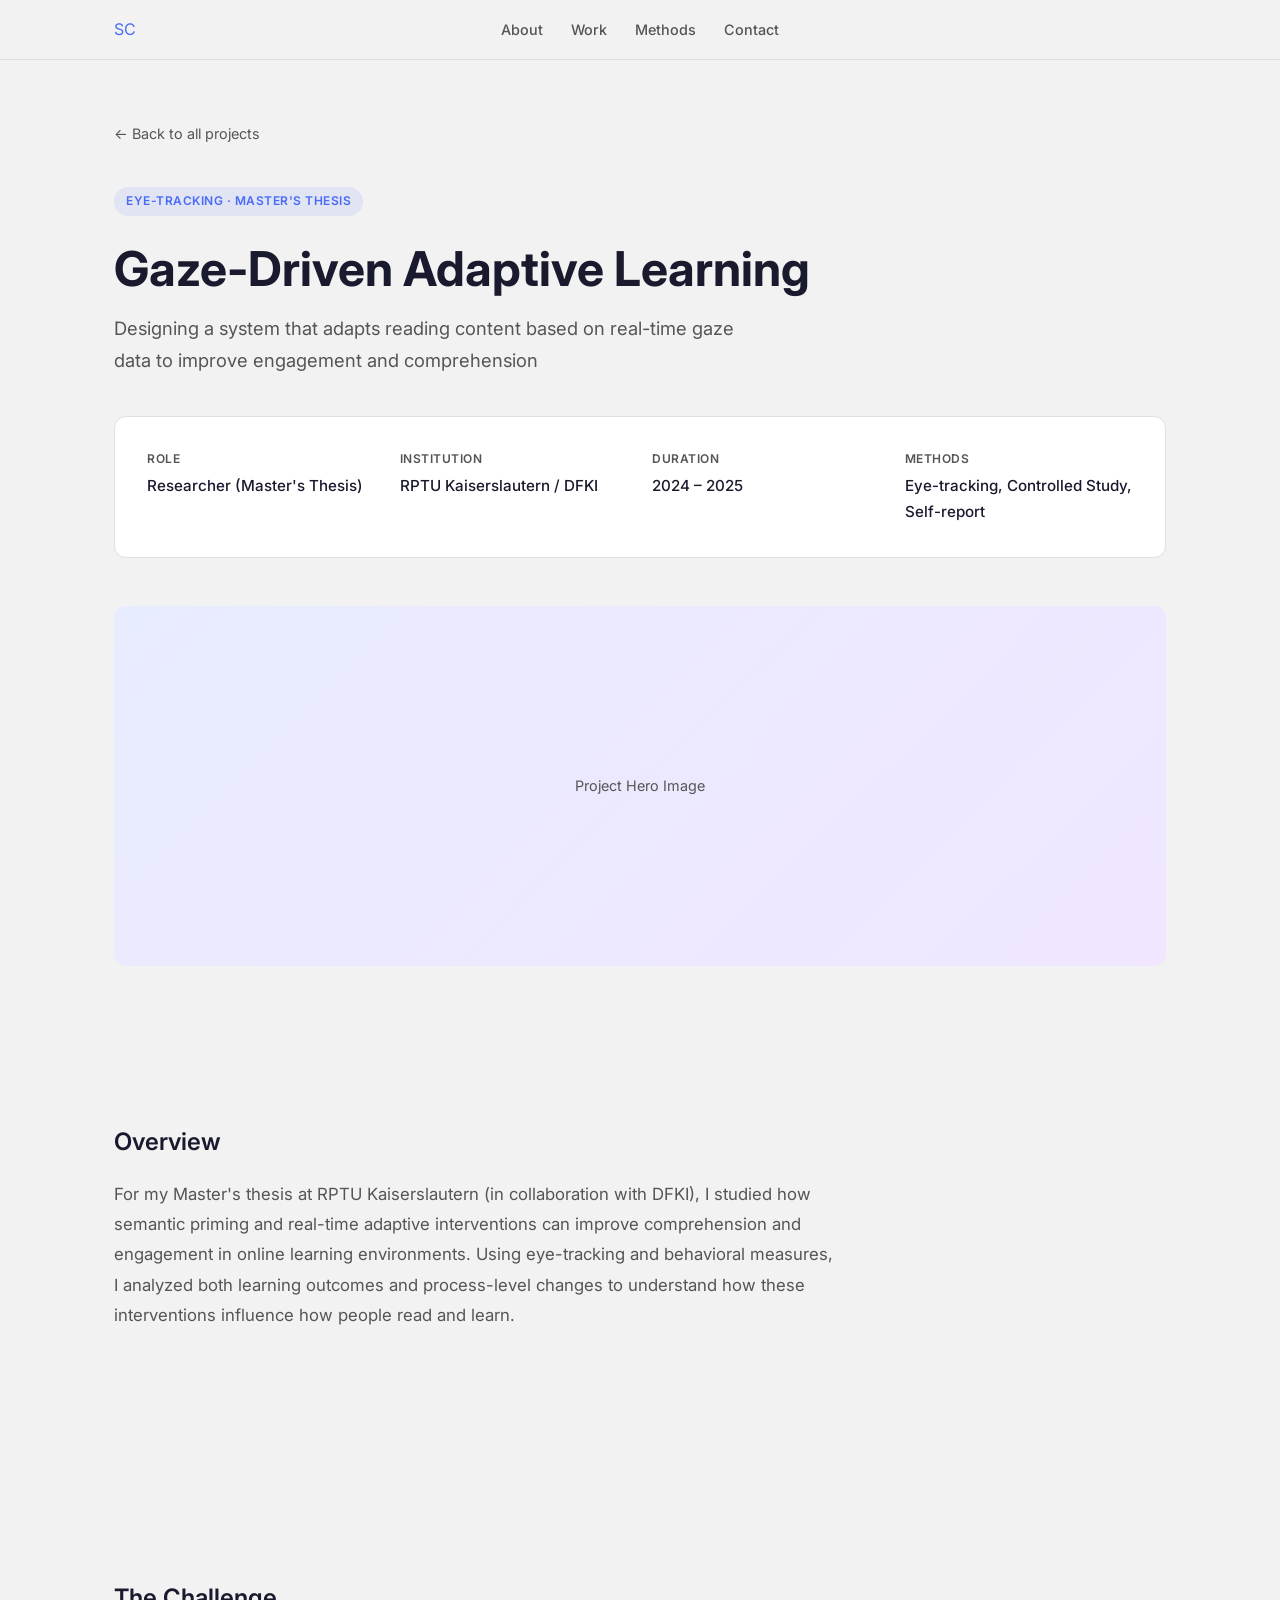
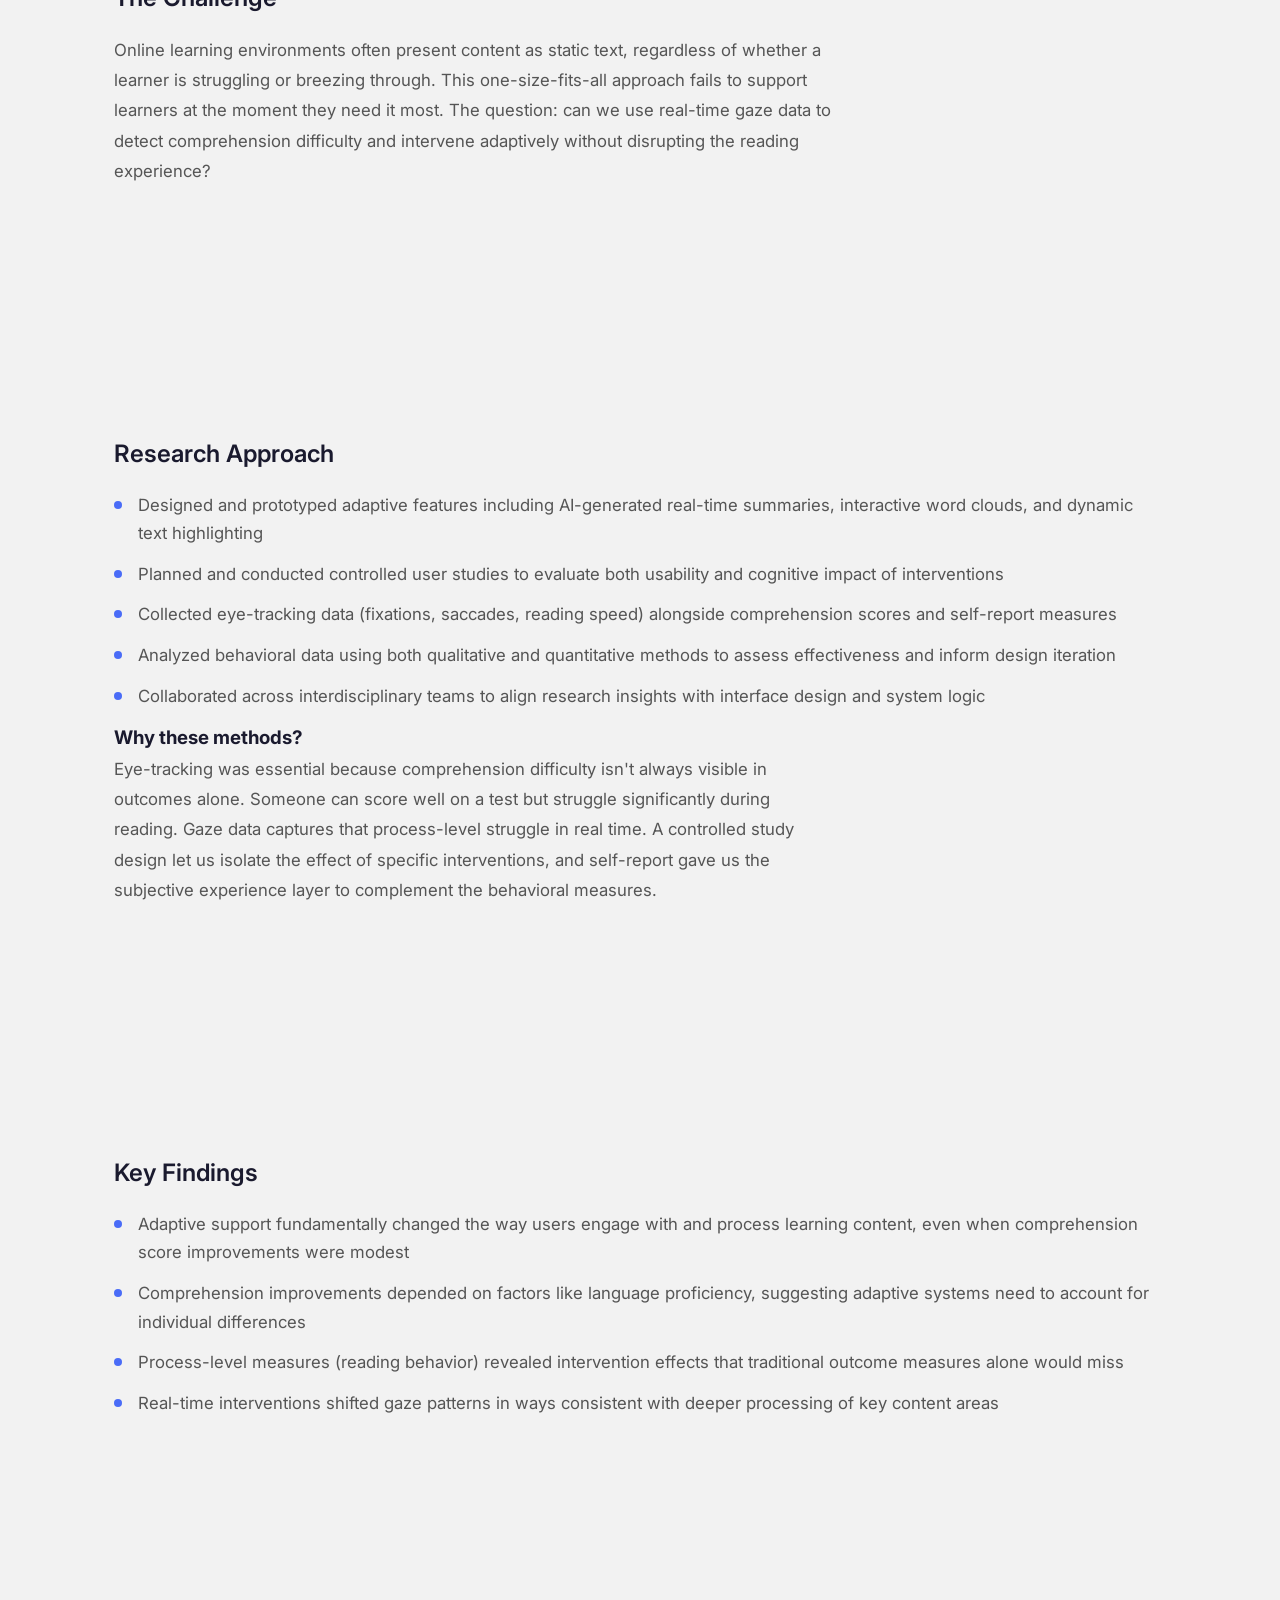
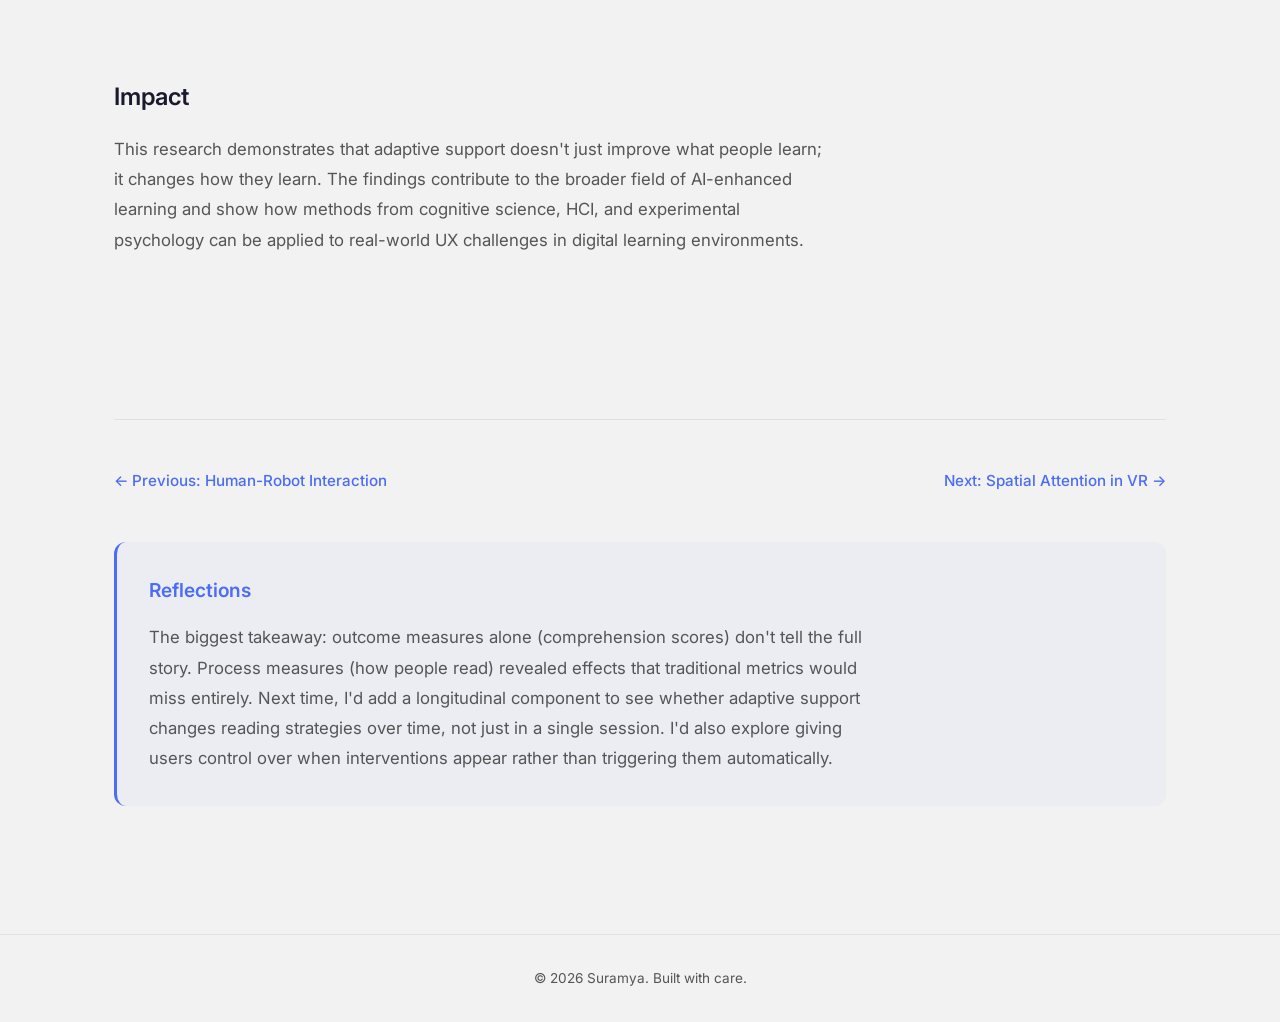
==== case-studies/adaptive-learning.html @ b74958ab "Add portfolio features: process section, testimonials, thoughts, carousel, dark mode, connected dots" ====
<!DOCTYPE html>
<html lang="en">
<head>
  <meta charset="UTF-8">
  <meta name="viewport" content="width=device-width, initial-scale=1.0">
  <title>Gaze-Driven Adaptive Learning | Suramya Chandra</title>
  <link rel="stylesheet" href="../css/styles.css">
  <link rel="stylesheet" href="../css/case-study.css">
  <link rel="preconnect" href="https://fonts.googleapis.com">
  <link rel="preconnect" href="https://fonts.gstatic.com" crossorigin>
  <link href="https://fonts.googleapis.com/css2?family=Inter:wght@300;400;500;600;700&display=swap" rel="stylesheet">
</head>
<body>
  <nav class="nav" aria-label="Main navigation">
    <div class="nav-container">
      <a href="../index.html" class="nav-logo">SC</a>
      <ul class="nav-links">
        <li><a href="../index.html#about">About</a></li>
        <li><a href="../index.html#work">Work</a></li>
        <li><a href="../index.html#methods">Methods</a></li>
        <li><a href="../index.html#contact">Contact</a></li>
      </ul>
    </div>
  </nav>

  <article class="case-study">
    <div class="container">
      <a href="../index.html#work" class="back-link">← Back to all projects</a>

      <header class="case-study-header">
        <span class="case-card-tag">Eye-Tracking · Master's Thesis</span>
        <h1>Gaze-Driven Adaptive Learning</h1>
        <p class="case-study-subtitle">Designing a system that adapts reading content based on real-time gaze data to improve engagement and comprehension</p>
      </header>

      <div class="case-study-meta">
        <div class="meta-item">
          <span class="meta-label">Role</span>
          <span class="meta-value">Researcher (Master's Thesis)</span>
        </div>
        <div class="meta-item">
          <span class="meta-label">Institution</span>
          <span class="meta-value">RPTU Kaiserslautern / DFKI</span>
        </div>
        <div class="meta-item">
          <span class="meta-label">Duration</span>
          <span class="meta-value">2024 – 2025</span>
        </div>
        <div class="meta-item">
          <span class="meta-label">Methods</span>
          <span class="meta-value">Eye-tracking, Controlled Study, Self-report</span>
        </div>
      </div>

      <div class="case-study-image-placeholder">
        <span>Project Hero Image</span>
      </div>

      <section class="case-study-section">
        <h2>Overview</h2>
        <p>For my Master's thesis at RPTU Kaiserslautern (in collaboration with DFKI), I studied how semantic priming and real-time adaptive interventions can improve comprehension and engagement in online learning environments. Using eye-tracking and behavioral measures, I analyzed both learning outcomes and process-level changes to understand how these interventions influence how people read and learn.</p>
      </section>

      <section class="case-study-section">
        <h2>The Challenge</h2>
        <p>Online learning environments often present content as static text, regardless of whether a learner is struggling or breezing through. This one-size-fits-all approach fails to support learners at the moment they need it most. The question: can we use real-time gaze data to detect comprehension difficulty and intervene adaptively without disrupting the reading experience?</p>
      </section>

      <section class="case-study-section">
        <h2>Research Approach</h2>
        <ul>
          <li>Designed and prototyped adaptive features including AI-generated real-time summaries, interactive word clouds, and dynamic text highlighting</li>
          <li>Planned and conducted controlled user studies to evaluate both usability and cognitive impact of interventions</li>
          <li>Collected eye-tracking data (fixations, saccades, reading speed) alongside comprehension scores and self-report measures</li>
          <li>Analyzed behavioral data using both qualitative and quantitative methods to assess effectiveness and inform design iteration</li>
          <li>Collaborated across interdisciplinary teams to align research insights with interface design and system logic</li>
        </ul>
        <h3>Why these methods?</h3>
        <p>Eye-tracking was essential because comprehension difficulty isn't always visible in outcomes alone. Someone can score well on a test but struggle significantly during reading. Gaze data captures that process-level struggle in real time. A controlled study design let us isolate the effect of specific interventions, and self-report gave us the subjective experience layer to complement the behavioral measures.</p>
      </section>

      <section class="case-study-section">
        <h2>Key Findings</h2>
        <ul>
          <li>Adaptive support fundamentally changed the way users engage with and process learning content, even when comprehension score improvements were modest</li>
          <li>Comprehension improvements depended on factors like language proficiency, suggesting adaptive systems need to account for individual differences</li>
          <li>Process-level measures (reading behavior) revealed intervention effects that traditional outcome measures alone would miss</li>
          <li>Real-time interventions shifted gaze patterns in ways consistent with deeper processing of key content areas</li>
        </ul>
      </section>

      <section class="case-study-section">
        <h2>Impact</h2>
        <p>This research demonstrates that adaptive support doesn't just improve what people learn; it changes how they learn. The findings contribute to the broader field of AI-enhanced learning and show how methods from cognitive science, HCI, and experimental psychology can be applied to real-world UX challenges in digital learning environments.</p>
      </section>

      <nav class="case-study-nav">
        <a href="human-robot-interaction.html" class="prev-study">← Previous: Human-Robot Interaction</a>
        <a href="spatial-attention-vr.html" class="next-study">Next: Spatial Attention in VR →</a>
      </nav>

      <section class="case-study-section reflections">
        <h2>Reflections</h2>
        <p>The biggest takeaway: outcome measures alone (comprehension scores) don't tell the full story. Process measures (how people read) revealed effects that traditional metrics would miss entirely. Next time, I'd add a longitudinal component to see whether adaptive support changes reading strategies over time, not just in a single session. I'd also explore giving users control over when interventions appear rather than triggering them automatically.</p>
      </section>
    </div>
  </article>

  <footer class="footer">
    <div class="container">
      <p>&copy; 2026 Suramya. Built with care.</p>
    </div>
  </footer>
</body>
</html>
---- css/styles.css ----
/* ===== Reset & Base ===== */
*,
*::before,
*::after {
  margin: 0;
  padding: 0;
  box-sizing: border-box;
}

:root {
  --color-bg: #f2f2f2;
  --color-surface: #ffffff;
  --color-text: #1a1a2e;
  --color-text-muted: #555;
  --color-accent: #4a6cf7;
  --color-accent-hover: #3b5ce4;
  --color-border: #e0e0e0;
  --font-body: 'Inter', -apple-system, BlinkMacSystemFont, sans-serif;
  --max-width: 1100px;
  --radius: 12px;
  --shadow-sm: 0 2px 8px rgba(0, 0, 0, 0.04);
  --shadow-md: 0 4px 20px rgba(0, 0, 0, 0.08);
  --shadow-lg: 0 8px 40px rgba(0, 0, 0, 0.12);
  --transition: 0.3s ease;
}

/* ===== Dark Mode ===== */
[data-theme="dark"] {
  --color-bg: #0f0f1a;
  --color-surface: #1a1a2e;
  --color-text: #e8e8f0;
  --color-text-muted: #a0a0b8;
  --color-accent: #6c8cff;
  --color-accent-hover: #8da6ff;
  --color-border: #2a2a40;
  --shadow-sm: 0 2px 8px rgba(0, 0, 0, 0.2);
  --shadow-md: 0 4px 20px rgba(0, 0, 0, 0.3);
  --shadow-lg: 0 8px 40px rgba(0, 0, 0, 0.4);
}

[data-theme="dark"] .nav {
  background: rgba(15, 15, 26, 0.92);
}

[data-theme="dark"] body {
  /* bg handled by canvas */
}

[data-theme="dark"] .nav-toggle span {
  background: var(--color-text);
}

[data-theme="dark"] .hero::before {
  background: transparent;
}

[data-theme="dark"] .case-card {
  background: var(--color-surface);
}

[data-theme="dark"] .method-card {
  background: var(--color-bg);
}

[data-theme="dark"] .contact-item {
  background: var(--color-surface);
}

[data-theme="dark"] .theme-toggle {
  background: var(--color-surface);
  border-color: var(--color-border);
}

html {
  scroll-behavior: smooth;
}

body {
  font-family: var(--font-body);
  background-color: var(--color-bg);
  color: var(--color-text);
  line-height: 1.7;
  font-size: 16px;
  transition: background-color 0.4s ease, color 0.4s ease;
}

.container {
  max-width: var(--max-width);
  margin: 0 auto;
  padding: 0 24px;
}

a {
  color: var(--color-accent);
  text-decoration: none;
  transition: color var(--transition);
}

a:hover {
  color: var(--color-accent-hover);
}

/* ===== Connecting Dots Canvas ===== */
#dots-canvas {
  position: absolute;
  top: 0;
  left: 0;
  width: 100%;
  z-index: 0;
  pointer-events: none;
}

/* Ensure all content sits above canvas */
.nav {
  z-index: 1000;
}

section, .footer {
  position: relative;
  z-index: 1;
}

/* ===== Back to Top Button ===== */
.back-to-top {
  position: fixed;
  bottom: 24px;
  left: 24px;
  z-index: 1001;
  width: 48px;
  height: 48px;
  border-radius: 50%;
  border: 1px solid var(--color-border);
  background: var(--color-surface);
  cursor: pointer;
  display: flex;
  align-items: center;
  justify-content: center;
  font-size: 1.3rem;
  color: var(--color-text);
  box-shadow: var(--shadow-md);
  transition: all var(--transition);
  opacity: 0;
  pointer-events: none;
}

.back-to-top.visible {
  opacity: 1;
  pointer-events: auto;
}

.back-to-top:hover {
  transform: scale(1.1);
  box-shadow: var(--shadow-lg);
  background: var(--color-accent);
  color: #fff;
  border-color: var(--color-accent);
}

[data-theme="dark"] .back-to-top {
  background: var(--color-surface);
  border-color: var(--color-border);
}

/* ===== Theme Toggle ===== */
.theme-toggle {
  position: fixed;
  bottom: 24px;
  right: 24px;
  z-index: 1001;
  width: 48px;
  height: 48px;
  border-radius: 50%;
  border: 1px solid var(--color-border);
  background: var(--color-surface);
  cursor: pointer;
  display: flex;
  align-items: center;
  justify-content: center;
  font-size: 1.3rem;
  box-shadow: var(--shadow-md);
  transition: all var(--transition);
}

.theme-toggle:hover {
  transform: scale(1.1);
  box-shadow: var(--shadow-lg);
}

/* ===== Navigation ===== */
.nav {
  position: fixed;
  top: 0;
  left: 0;
  right: 0;
  z-index: 1000;
  background: rgba(242, 242, 242, 0.92);
  backdrop-filter: blur(10px);
  border-bottom: 1px solid var(--color-border);
  transition: background-color 0.4s ease;
}

.nav-container {
  max-width: var(--max-width);
  margin: 0 auto;
  padding: 16px 24px;
  display: grid;
  grid-template-columns: 1fr auto 1fr;
  align-items: center;
}

.nav-name {
  font-weight: 600;
  font-size: 1.1rem;
  color: var(--color-text);
  text-align: center;
  letter-spacing: -0.02em;
}

.nav-name:hover {
  color: var(--color-accent);
}

.nav-links {
  list-style: none;
  display: flex;
  gap: 28px;
  justify-self: start;
}

.nav-links a {
  color: var(--color-text-muted);
  font-size: 0.9rem;
  font-weight: 500;
  transition: color var(--transition);
}

.nav-links a:hover,
.nav-links a.active {
  color: var(--color-accent);
}

/* Nav Dropdown */
.nav-dropdown {
  position: relative;
}

.nav-arrow {
  font-size: 0.6rem;
  margin-left: 4px;
  transition: transform var(--transition);
}

.nav-dropdown:hover .nav-arrow {
  transform: rotate(180deg);
}

.dropdown-menu {
  position: absolute;
  top: 100%;
  left: 0;
  margin-top: 12px;
  list-style: none;
  background: var(--color-surface);
  border: 1px solid var(--color-border);
  border-radius: 8px;
  padding: 8px 0;
  min-width: 140px;
  box-shadow: var(--shadow-md);
  opacity: 0;
  visibility: hidden;
  transform: translateY(-4px);
  transition: all 0.2s ease;
}

.nav-dropdown:hover .dropdown-menu {
  opacity: 1;
  visibility: visible;
  transform: translateY(0);
}

.dropdown-menu li a {
  display: block;
  padding: 8px 16px;
  font-size: 0.85rem;
  color: var(--color-text-muted);
}

.dropdown-menu li a:hover {
  background: rgba(74, 108, 247, 0.06);
  color: var(--color-accent);
}

.nav-socials {
  display: flex;
  gap: 16px;
  justify-self: end;
  align-items: center;
}

.nav-socials a {
  color: var(--color-text-muted);
  font-size: 1rem;
  transition: color var(--transition);
  position: relative;
  display: flex;
  align-items: center;
}

.nav-substack svg {
  width: 16px;
  height: 16px;
  fill: currentColor;
}

.nav-socials a:hover {
  color: var(--color-accent);
}

.nav-socials a[data-tooltip]::after {
  content: attr(data-tooltip);
  position: absolute;
  top: 100%;
  left: 50%;
  transform: translateX(-50%) translateY(4px);
  background: var(--color-text);
  color: var(--color-bg);
  font-size: 0.7rem;
  font-weight: 500;
  padding: 4px 10px;
  border-radius: 4px;
  white-space: nowrap;
  opacity: 0;
  pointer-events: none;
  transition: opacity 0.2s ease, transform 0.2s ease;
}

.nav-socials a[data-tooltip]:hover::after {
  opacity: 1;
  transform: translateX(-50%) translateY(8px);
}

.nav-toggle {
  display: none;
  flex-direction: column;
  gap: 5px;
  background: none;
  border: none;
  cursor: pointer;
  padding: 4px;
}

.nav-toggle span {
  display: block;
  width: 24px;
  height: 2px;
  background: var(--color-text);
  border-radius: 2px;
  transition: var(--transition);
}

/* ===== Hero ===== */
.hero {
  min-height: 100vh;
  display: flex;
  align-items: center;
  padding-top: 80px;
  position: relative;
  overflow: hidden;
}

.hero::before {
  content: '';
  position: absolute;
  inset: 0;
  background: transparent;
  pointer-events: none;
}

@keyframes heroGlow {
  0% {
    opacity: 0.6;
    transform: scale(1);
  }
  100% {
    opacity: 1;
    transform: scale(1.05);
  }
}

.hero .container {
  position: relative;
  z-index: 1;
}

.hero-centered {
  text-align: center;
  display: flex;
  flex-direction: column;
  align-items: center;
}

.hero-name {
  font-size: clamp(1.6rem, 3vw, 2.2rem);
  font-weight: 500;
  line-height: 1.3;
  margin-bottom: 16px;
  color: var(--color-text);
}

.hero-tagline-bold {
  font-size: clamp(2.5rem, 5vw, 4rem);
  font-weight: 700;
  color: var(--color-text);
  margin-bottom: 24px;
  line-height: 1.1;
}

.connect-dots {
  position: relative;
  display: inline-block;
  padding-bottom: 16px;
}

.dot {
  position: absolute;
  bottom: 0;
  width: 10px;
  height: 10px;
  border-radius: 50%;
  background: var(--color-accent);
}

.dot-left {
  left: 0;
}

.dot-right {
  right: 0;
}

.connect-line {
  position: absolute;
  bottom: 4px;
  left: 10px;
  right: 10px;
  height: 2px;
  background: var(--color-accent);
  transform-origin: left;
  transform: scaleX(0);
  animation: connectDots 1.5s ease 0.5s forwards;
}

@keyframes connectDots {
  0% {
    transform: scaleX(0);
  }
  100% {
    transform: scaleX(1);
  }
}

.hero-tagline {
  font-size: 1.1rem;
  color: var(--color-text-muted);
  max-width: 560px;
  margin-bottom: 40px;
}

.btn {
  display: inline-block;
  padding: 14px 32px;
  border-radius: 8px;
  font-weight: 500;
  font-size: 0.95rem;
  transition: all var(--transition);
}

.btn-primary {
  background: var(--color-accent);
  color: #fff;
}

.btn-primary:hover {
  background: var(--color-accent-hover);
  color: #fff;
  transform: translateY(-2px);
  box-shadow: var(--shadow-md);
}

/* ===== Section Shared ===== */
section {
  padding: 100px 0;
}

.section-title {
  font-size: 2rem;
  font-weight: 700;
  margin-bottom: 12px;
}

.section-subtitle {
  color: var(--color-text-muted);
  font-size: 1.05rem;
  margin-bottom: 48px;
}

/* ===== About ===== */
.about-content {
  display: grid;
  grid-template-columns: 280px 1fr;
  gap: 48px;
  align-items: start;
}

.about-photo {
  width: 280px;
  height: 320px;
  object-fit: cover;
  border-radius: var(--radius);
  background: radial-gradient(circle, rgba(74, 108, 247, 0.08) 0%, rgba(74, 108, 247, 0.03) 70%, transparent 100%);
  padding: 16px;
}

[data-theme="dark"] .about-photo {
  background: radial-gradient(circle, rgba(108, 140, 255, 0.12) 0%, rgba(108, 140, 255, 0.04) 70%, transparent 100%);
}

.about-text p {
  margin-bottom: 16px;
  color: var(--color-text-muted);
}

/* ===== Case Studies ===== */
.work {
  background: var(--color-surface);
  background-image: none;
}

.work-category {
  font-size: 1.1rem;
  font-weight: 600;
  color: var(--color-text-muted);
  margin-bottom: 24px;
  margin-top: 16px;
}

.work-category + .case-studies-grid {
  margin-bottom: 48px;
}

.case-studies-grid {
  display: grid;
  grid-template-columns: repeat(auto-fit, minmax(320px, 1fr));
  gap: 32px;
}

/* Carousel for horizontal scroll */
.carousel-wrapper {
  position: relative;
  margin-bottom: 48px;
}

.case-studies-carousel {
  display: flex;
  gap: 24px;
  overflow-x: auto;
  scroll-behavior: smooth;
  padding: 8px 0 16px;
  scrollbar-width: none;
}

.case-studies-carousel::-webkit-scrollbar {
  display: none;
}

.case-studies-carousel .case-card {
  min-width: 320px;
  max-width: 340px;
  flex-shrink: 0;
}

.carousel-btn {
  position: absolute;
  top: 50%;
  transform: translateY(-50%);
  width: 40px;
  height: 40px;
  border-radius: 50%;
  border: 1px solid var(--color-border);
  background: var(--color-surface);
  color: var(--color-text);
  font-size: 1.4rem;
  cursor: pointer;
  display: flex;
  align-items: center;
  justify-content: center;
  box-shadow: var(--shadow-md);
  transition: all var(--transition);
  z-index: 2;
}

.carousel-btn:hover {
  background: var(--color-accent);
  color: #fff;
  border-color: var(--color-accent);
}

.carousel-btn-left {
  left: -20px;
}

.carousel-btn-right {
  right: -20px;
}

.case-card {
  background: var(--color-bg);
  border-radius: var(--radius);
  overflow: hidden;
  border: 1px solid var(--color-border);
  transition: transform 0.4s cubic-bezier(0.175, 0.885, 0.32, 1.275), box-shadow 0.4s ease;
  perspective: 1000px;
  cursor: pointer;
}

.case-card:hover {
  transform: translateY(-8px) rotateX(2deg);
  box-shadow: var(--shadow-lg);
}

/* Unique gradient colors per card */
.case-card:nth-child(1) .case-card-image {
  background: linear-gradient(135deg, #667eea, #764ba2);
}
.case-card:nth-child(2) .case-card-image {
  background: linear-gradient(135deg, #f093fb, #f5576c);
}
.case-card:nth-child(3) .case-card-image {
  background: linear-gradient(135deg, #4facfe, #00f2fe);
}
.case-card:nth-child(4) .case-card-image {
  background: linear-gradient(135deg, #43e97b, #38f9d7);
}
.case-card:nth-child(5) .case-card-image {
  background: linear-gradient(135deg, #fa709a, #fee140);
}
.case-card:nth-child(6) .case-card-image {
  background: linear-gradient(135deg, #a18cd1, #fbc2eb);
}
.case-card:nth-child(7) .case-card-image {
  background: linear-gradient(135deg, #fccb90, #d57eeb);
}

.case-card-image {
  height: 200px;
  background: linear-gradient(135deg, #e8ecff, #f0e6ff);
  display: flex;
  align-items: center;
  justify-content: center;
  color: rgba(255, 255, 255, 0.8);
  font-size: 0.9rem;
  font-weight: 500;
  transition: transform 0.4s ease;
}

.case-card:hover .case-card-image {
  transform: scale(1.05);
}

.case-card-content {
  padding: 24px;
}

.case-card-tag {
  display: inline-block;
  padding: 4px 12px;
  background: rgba(74, 108, 247, 0.1);
  color: var(--color-accent);
  font-size: 0.75rem;
  font-weight: 600;
  border-radius: 20px;
  margin-bottom: 12px;
  text-transform: uppercase;
  letter-spacing: 0.5px;
}

.case-card-title {
  font-size: 1.25rem;
  font-weight: 600;
  margin-bottom: 8px;
  color: var(--color-text);
}

.case-card-desc {
  color: var(--color-text-muted);
  font-size: 0.9rem;
  margin-bottom: 16px;
}

.case-card-link {
  font-size: 0.9rem;
  font-weight: 500;
  display: inline-flex;
  align-items: center;
  gap: 4px;
  transition: gap var(--transition), color var(--transition);
}

.case-card-link:hover {
  gap: 8px;
}

/* ===== Methods / Skills ===== */
.skills-grid {
  display: grid;
  grid-template-columns: repeat(auto-fit, minmax(300px, 1fr));
  gap: 32px;
}

.skill-category {
  background: var(--color-surface);
  padding: 32px;
  border-radius: var(--radius);
  border: 1px solid var(--color-border);
  transition: transform 0.4s cubic-bezier(0.175, 0.885, 0.32, 1.275), box-shadow 0.4s ease;
}

.skill-category:hover {
  transform: translateY(-4px);
  box-shadow: var(--shadow-md);
}

.skill-category-title {
  font-size: 1rem;
  font-weight: 600;
  margin-bottom: 16px;
  color: var(--color-accent);
}

.skill-tags {
  display: flex;
  flex-wrap: wrap;
  gap: 8px;
}

.skill-tag {
  display: inline-block;
  padding: 6px 14px;
  background: rgba(74, 108, 247, 0.08);
  color: var(--color-text);
  font-size: 0.82rem;
  font-weight: 500;
  border-radius: 20px;
  border: 1px solid var(--color-border);
  transition: all var(--transition);
}

.skill-tag:hover {
  background: var(--color-accent);
  color: #fff;
  border-color: var(--color-accent);
  transform: translateY(-2px);
}

[data-theme="dark"] .skill-category {
  background: var(--color-bg);
}

[data-theme="dark"] .skill-tag {
  background: rgba(108, 140, 255, 0.1);
}

.methods-grid {
  display: grid;
  grid-template-columns: repeat(auto-fit, minmax(280px, 1fr));
  gap: 24px;
}

.method-card {
  background: var(--color-surface);
  padding: 32px;
  border-radius: var(--radius);
  border: 1px solid var(--color-border);
  transition: transform 0.4s cubic-bezier(0.175, 0.885, 0.32, 1.275), box-shadow 0.4s ease;
}

.method-card:hover {
  transform: translateY(-4px) scale(1.02);
  box-shadow: var(--shadow-md);
}

.method-icon {
  font-size: 2rem;
  margin-bottom: 16px;
}

.method-card h3 {
  font-size: 1.1rem;
  font-weight: 600;
  margin-bottom: 8px;
}

.method-card p {
  color: var(--color-text-muted);
  font-size: 0.9rem;
}

/* ===== Contact ===== */
.contact {
  background: var(--color-surface);
  background-image: none;
  text-align: center;
}

.contact-links {
  display: flex;
  justify-content: center;
  gap: 24px;
  margin-top: 32px;
}

.contact-icon {
  display: flex;
  align-items: center;
  justify-content: center;
  width: 56px;
  height: 56px;
  border-radius: 50%;
  background: var(--color-bg);
  border: 1px solid var(--color-border);
  color: var(--color-text);
  font-size: 1.3rem;
  transition: all var(--transition);
}

.contact-icon:hover {
  background: var(--color-accent);
  border-color: var(--color-accent);
  color: #fff;
  transform: translateY(-4px);
  box-shadow: var(--shadow-md);
}

[data-theme="dark"] .contact-icon {
  background: var(--color-bg);
}

/* ===== Research Process Section ===== */
.process {
  background: var(--color-surface);
  background-image: none;
}

.process-heading {
  font-size: 1.2rem;
  font-weight: 600;
  margin-bottom: 12px;
  color: var(--color-text);
}

.process-desc {
  color: var(--color-text-muted);
  margin-bottom: 32px;
  max-width: 600px;
}

/* Product Cycle */
.process-cycle {
  margin-bottom: 64px;
}

.cycle-visual {
  display: flex;
  align-items: center;
  justify-content: center;
  flex-wrap: wrap;
  gap: 0;
  margin: 32px 0 20px;
}

.cycle-step {
  display: flex;
  align-items: center;
}

.cycle-node {
  padding: 12px 20px;
  border-radius: 8px;
  border: 2px solid var(--color-border);
  font-size: 0.85rem;
  font-weight: 500;
  color: var(--color-text-muted);
  background: var(--color-bg);
  transition: all var(--transition);
}

.cycle-node.active {
  border-color: var(--color-accent);
  background: rgba(74, 108, 247, 0.08);
  color: var(--color-accent);
  font-weight: 600;
}

[data-theme="dark"] .cycle-node.active {
  background: rgba(108, 140, 255, 0.12);
}

.cycle-connector {
  width: 32px;
  height: 2px;
  background: var(--color-border);
  position: relative;
}

.cycle-connector::after {
  content: '';
  position: absolute;
  right: 0;
  top: -3px;
  width: 0;
  height: 0;
  border-left: 6px solid var(--color-border);
  border-top: 4px solid transparent;
  border-bottom: 4px solid transparent;
}

.cycle-caption {
  font-size: 0.85rem;
  color: var(--color-text-muted);
  font-style: italic;
}

/* Research Flowchart */
.zoom-connector {
  display: flex;
  align-items: center;
  gap: 16px;
  margin: 48px 0;
}

.zoom-line {
  flex: 1;
  height: 1px;
  background: var(--color-border);
}

.zoom-label {
  font-size: 0.8rem;
  font-weight: 500;
  color: var(--color-accent);
  text-transform: uppercase;
  letter-spacing: 0.5px;
  white-space: nowrap;
}

.flowchart-steps {
  display: flex;
  flex-direction: column;
  gap: 0;
  margin-top: 32px;
}

.flow-step {
  display: flex;
  align-items: flex-start;
  gap: 20px;
  padding: 24px;
  border-radius: var(--radius);
  border: 1px solid var(--color-border);
  background: var(--color-bg);
  transition: all var(--transition);
}

.flow-step:hover {
  transform: translateX(8px);
  box-shadow: var(--shadow-sm);
  border-color: var(--color-accent);
}

.flow-number {
  font-size: 1.5rem;
  font-weight: 700;
  color: var(--color-accent);
  min-width: 40px;
}

.flow-content h4 {
  font-size: 1rem;
  font-weight: 600;
  margin-bottom: 4px;
  color: var(--color-text);
}

.flow-content p {
  font-size: 0.9rem;
  color: var(--color-text-muted);
}

.flow-arrow {
  width: 2px;
  height: 24px;
  background: var(--color-border);
  margin-left: 44px;
  position: relative;
}

.flow-arrow::after {
  content: '';
  position: absolute;
  bottom: 0;
  left: -3px;
  width: 0;
  height: 0;
  border-top: 6px solid var(--color-border);
  border-left: 4px solid transparent;
  border-right: 4px solid transparent;
}

/* ===== Testimonials ===== */
.testimonials {
  padding: 60px 0;
}

.testimonials .section-title {
  font-size: 1.4rem;
}

.testimonials-grid {
  display: grid;
  grid-template-columns: repeat(auto-fit, minmax(280px, 1fr));
  gap: 24px;
}

.testimonial-card {
  background: var(--color-surface);
  padding: 24px;
  border-radius: var(--radius);
  border: 1px solid var(--color-border);
  border-left: 3px solid var(--color-accent);
  transition: transform var(--transition), box-shadow var(--transition);
}

.testimonial-card:hover {
  transform: translateY(-3px);
  box-shadow: var(--shadow-md);
}

.testimonial-text {
  font-size: 0.88rem;
  color: var(--color-text-muted);
  font-style: italic;
  line-height: 1.6;
  margin-bottom: 16px;
}

.testimonial-author {
  display: flex;
  flex-direction: column;
  gap: 2px;
}

.testimonial-author strong {
  font-size: 0.82rem;
  color: var(--color-text);
}

.testimonial-author span {
  font-size: 0.75rem;
  color: var(--color-text-muted);
}

/* ===== Thoughts / Blog ===== */
.thoughts {
  background: var(--color-surface);
  background-image: none;
}

.thoughts-grid {
  display: grid;
  grid-template-columns: repeat(auto-fit, minmax(320px, 1fr));
  gap: 32px;
}

.thought-card {
  padding: 32px;
  border-radius: var(--radius);
  border: 1px solid var(--color-border);
  background: var(--color-bg);
  transition: transform var(--transition), box-shadow var(--transition);
  cursor: pointer;
}

.thought-card:hover {
  transform: translateY(-4px);
  box-shadow: var(--shadow-md);
}

.thought-date {
  font-size: 0.75rem;
  font-weight: 600;
  color: var(--color-accent);
  text-transform: uppercase;
  letter-spacing: 0.5px;
}

.thought-title {
  font-size: 1.15rem;
  font-weight: 600;
  margin: 8px 0 12px;
  color: var(--color-text);
}

.thought-preview {
  font-size: 0.9rem;
  color: var(--color-text-muted);
  margin-bottom: 16px;
  line-height: 1.6;
}

.thought-link {
  font-size: 0.9rem;
  font-weight: 500;
}

/* ===== Footer ===== */
.footer {
  text-align: center;
  padding: 32px 0;
  color: var(--color-text-muted);
  font-size: 0.85rem;
  border-top: 1px solid var(--color-border);
}

/* ===== Responsive ===== */
@media (max-width: 768px) {
  .nav-toggle {
    display: flex;
  }

  .nav-container {
    display: flex;
    align-items: center;
    justify-content: space-between;
  }

  .nav-name {
    font-size: 1rem;
  }

  .nav-links {
    position: absolute;
    top: 100%;
    left: 0;
    right: 0;
    flex-direction: column;
    background: var(--color-surface);
    padding: 24px;
    gap: 16px;
    border-bottom: 1px solid var(--color-border);
    display: none;
  }

  .nav-links.active {
    display: flex;
  }

  .nav-socials {
    display: none;
  }

  .about-content {
    grid-template-columns: 1fr;
  }

  .about-image-placeholder {
    width: 100%;
    max-width: 280px;
    margin: 0 auto;
  }

  .case-studies-grid {
    grid-template-columns: 1fr;
  }

  .hero {
    padding-top: 100px;
    min-height: auto;
    padding-bottom: 60px;
  }

  section {
    padding: 60px 0;
  }

  .contact-links {
    justify-content: center;
  }

  .cycle-visual {
    flex-direction: column;
    align-items: stretch;
  }

  .cycle-step {
    flex-direction: column;
    align-items: center;
  }

  .cycle-connector {
    width: 2px;
    height: 20px;
    margin: 0;
  }

  .cycle-connector::after {
    right: auto;
    bottom: 0;
    top: auto;
    left: -3px;
    border-left: 4px solid transparent;
    border-right: 4px solid transparent;
    border-top: 6px solid var(--color-border);
    border-bottom: none;
  }

  .flow-step {
    flex-direction: column;
    gap: 8px;
  }

  .flow-arrow {
    margin-left: 20px;
  }

  .testimonials-grid {
    grid-template-columns: 1fr;
  }

  .thoughts-grid {
    grid-template-columns: 1fr;
  }

  .theme-toggle {
    bottom: 16px;
    right: 16px;
    width: 42px;
    height: 42px;
  }

  .back-to-top {
    bottom: 16px;
    left: 16px;
    width: 42px;
    height: 42px;
  }
}

/* ===== Animations ===== */
@media (prefers-reduced-motion: no-preference) {
  .fade-in {
    opacity: 0;
    transform: translateY(30px);
    transition: opacity 0.6s ease, transform 0.6s ease;
  }

  .fade-in.visible {
    opacity: 1;
    transform: translateY(0);
  }

  /* Staggered delays */
  .fade-in:nth-child(1) { transition-delay: 0s; }
  .fade-in:nth-child(2) { transition-delay: 0.1s; }
  .fade-in:nth-child(3) { transition-delay: 0.2s; }
  .fade-in:nth-child(4) { transition-delay: 0.3s; }
  .fade-in:nth-child(5) { transition-delay: 0.4s; }
  .fade-in:nth-child(6) { transition-delay: 0.5s; }
  .fade-in:nth-child(7) { transition-delay: 0.6s; }
}
---- css/case-study.css ----
/* ===== Case Study Page Styles ===== */

.case-study {
  padding-top: 120px;
  padding-bottom: 80px;
}

.back-link {
  display: inline-block;
  font-size: 0.9rem;
  color: var(--color-text-muted);
  margin-bottom: 40px;
  transition: color var(--transition);
}

.back-link:hover {
  color: var(--color-accent);
}

/* Header */
.case-study-header {
  margin-bottom: 40px;
}

.case-study-header h1 {
  font-size: clamp(2rem, 4vw, 3rem);
  font-weight: 700;
  margin: 12px 0 16px;
  line-height: 1.2;
}

.case-study-subtitle {
  font-size: 1.15rem;
  color: var(--color-text-muted);
  max-width: 640px;
}

/* Meta Grid */
.case-study-meta {
  display: grid;
  grid-template-columns: repeat(auto-fit, minmax(180px, 1fr));
  gap: 24px;
  padding: 32px;
  background: var(--color-surface);
  border: 1px solid var(--color-border);
  border-radius: var(--radius);
  margin-bottom: 48px;
}

.meta-item {
  display: flex;
  flex-direction: column;
  gap: 4px;
}

.meta-label {
  font-size: 0.75rem;
  font-weight: 600;
  text-transform: uppercase;
  letter-spacing: 0.5px;
  color: var(--color-text-muted);
}

.meta-value {
  font-size: 0.95rem;
  font-weight: 500;
  color: var(--color-text);
}

/* Image Placeholder */
.case-study-image-placeholder {
  width: 100%;
  height: 360px;
  background: linear-gradient(135deg, #e8ecff, #f0e6ff);
  border-radius: var(--radius);
  display: flex;
  align-items: center;
  justify-content: center;
  color: var(--color-text-muted);
  font-size: 0.9rem;
  margin-bottom: 56px;
}

/* Content Sections */
.case-study-section {
  margin-bottom: 48px;
}

.case-study-section h2 {
  font-size: 1.5rem;
  font-weight: 600;
  margin-bottom: 16px;
  color: var(--color-text);
}

.case-study-section p {
  color: var(--color-text-muted);
  font-size: 1.05rem;
  line-height: 1.8;
  max-width: 720px;
}

.case-study-section ul {
  list-style: none;
  padding: 0;
}

.case-study-section ul li {
  position: relative;
  padding-left: 24px;
  margin-bottom: 12px;
  color: var(--color-text-muted);
  font-size: 1.05rem;
  line-height: 1.7;
}

.case-study-section ul li::before {
  content: '';
  position: absolute;
  left: 0;
  top: 10px;
  width: 8px;
  height: 8px;
  background: var(--color-accent);
  border-radius: 50%;
}

/* Navigation between case studies */
.case-study-nav {
  display: flex;
  justify-content: space-between;
  flex-wrap: wrap;
  gap: 16px;
  padding-top: 48px;
  border-top: 1px solid var(--color-border);
  margin-top: 64px;
}

/* Reflections Section */
.reflections {
  margin-top: 48px;
  padding: 32px;
  background: rgba(74, 108, 247, 0.04);
  border-radius: var(--radius);
  border-left: 3px solid var(--color-accent);
}

.reflections h2 {
  font-size: 1.2rem;
  color: var(--color-accent);
}

.prev-study,
.next-study {
  font-size: 0.95rem;
  font-weight: 500;
  color: var(--color-accent);
  transition: color var(--transition);
}

.prev-study:hover,
.next-study:hover {
  color: var(--color-accent-hover);
}

.next-study {
  margin-left: auto;
}

/* Responsive */
@media (max-width: 768px) {
  .case-study {
    padding-top: 100px;
  }

  .case-study-meta {
    grid-template-columns: 1fr 1fr;
    padding: 24px;
  }

  .case-study-image-placeholder {
    height: 200px;
  }
}
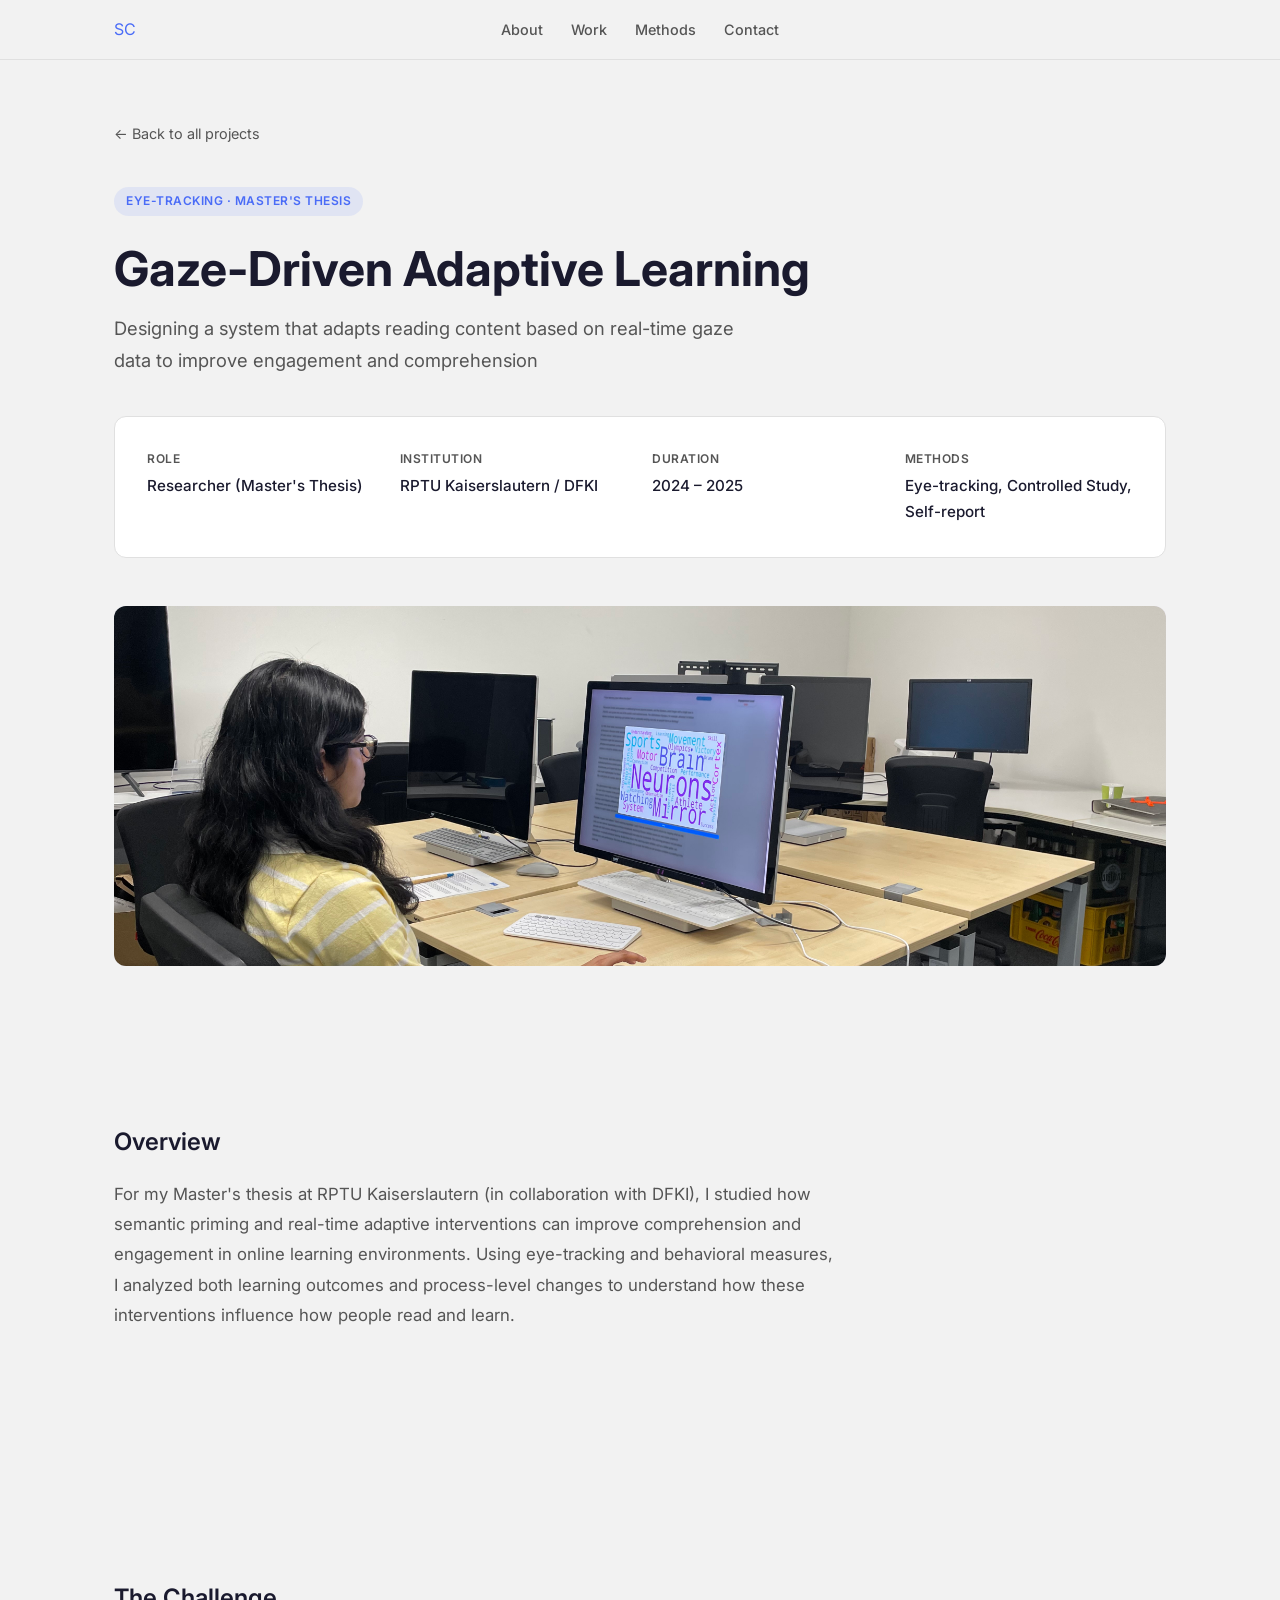
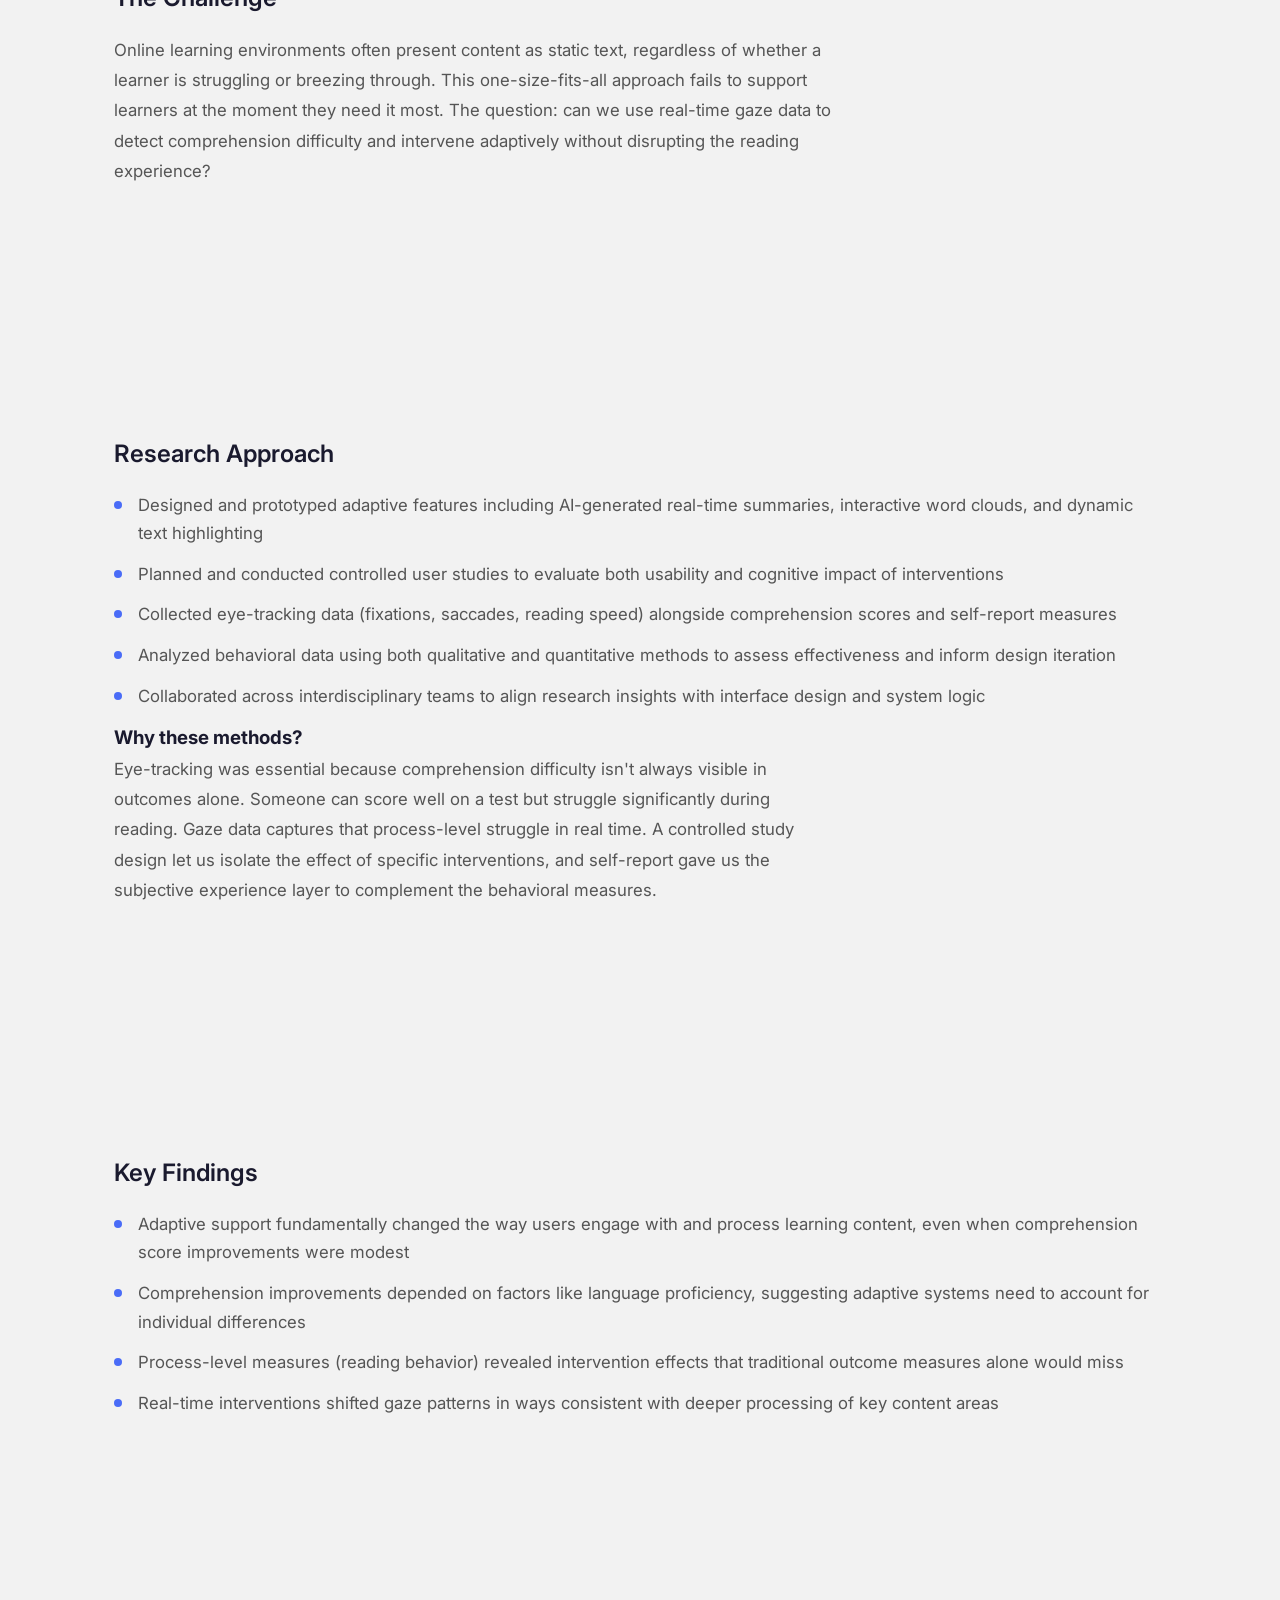
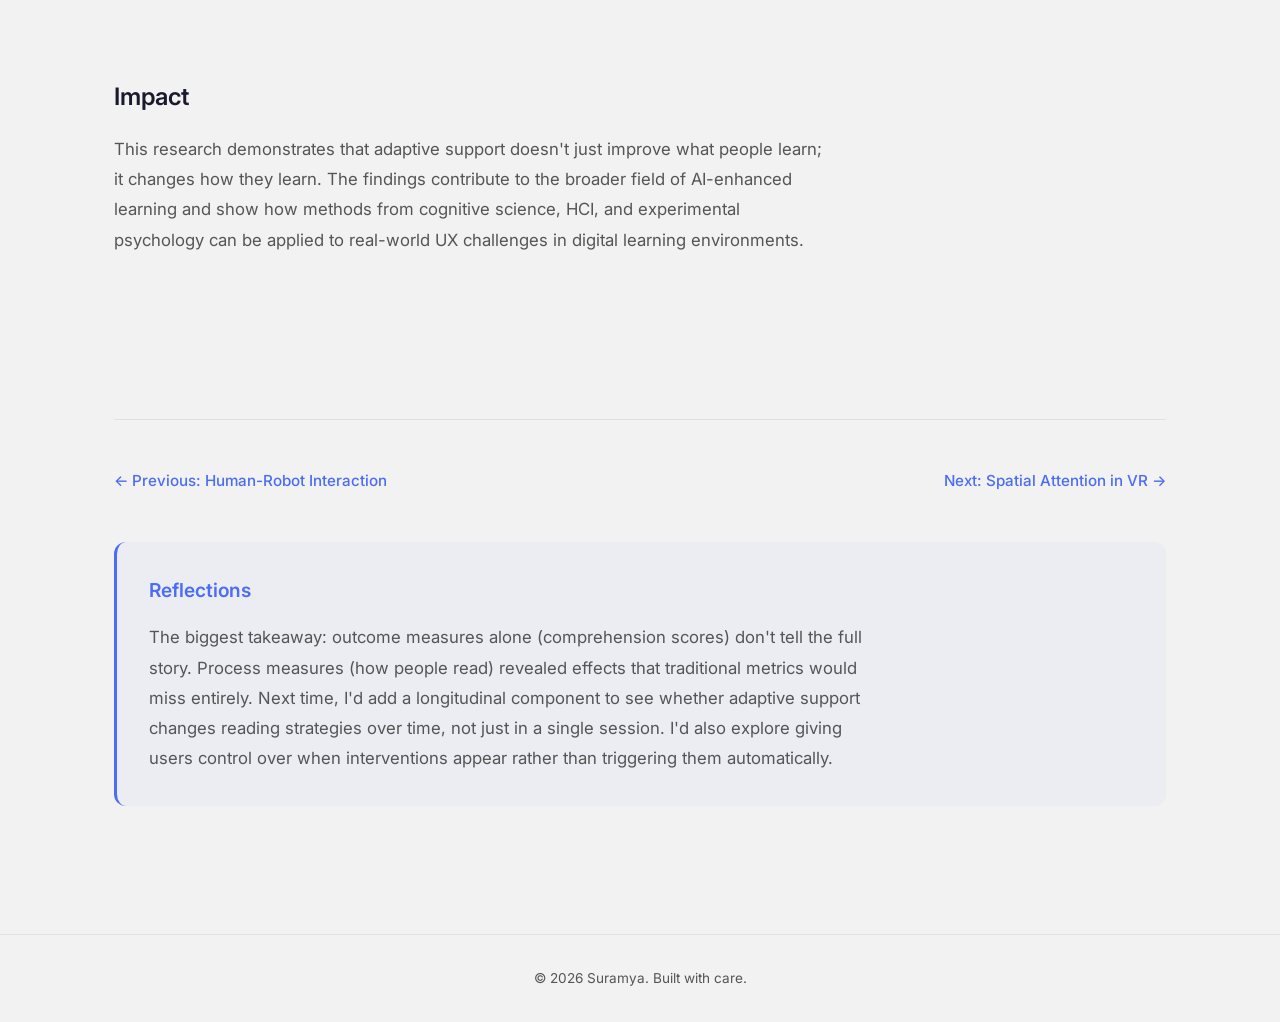
==== commit 76da59b3: "Add project hero images for all case studies" ====
--- a/case-studies/adaptive-learning.html
+++ b/case-studies/adaptive-learning.html
@@ -53,7 +53,7 @@
       </div>
 
       <div class="case-study-image-placeholder">
-        <span>Project Hero Image</span>
+        <img src="../assets/DFKI_case.jpeg" alt="Gaze-Driven Adaptive Learning" style="width:100%; height:100%; object-fit:cover; border-radius:12px;">
       </div>
 
       <section class="case-study-section">
--- a/css/styles.css
+++ b/css/styles.css
@@ -661,6 +661,13 @@
   font-size: 0.9rem;
   font-weight: 500;
   transition: transform 0.4s ease;
+  overflow: hidden;
+}
+
+.case-card-image img {
+  width: 100%;
+  height: 100%;
+  object-fit: cover;
 }
 
 .case-card:hover .case-card-image {
@@ -687,14 +694,22 @@
 .case-card-title {
   font-size: 1.25rem;
   font-weight: 600;
+  margin-bottom: 4px;
+  color: var(--color-text);
+}
+
+.case-card-company {
+  font-size: 0.82rem;
+  color: var(--color-text-muted);
   margin-bottom: 8px;
-  color: var(--color-text);
+  font-weight: 500;
 }
 
 .case-card-desc {
   color: var(--color-text-muted);
   font-size: 0.9rem;
   margin-bottom: 16px;
+  font-weight: 400;
 }
 
 .case-card-link {
